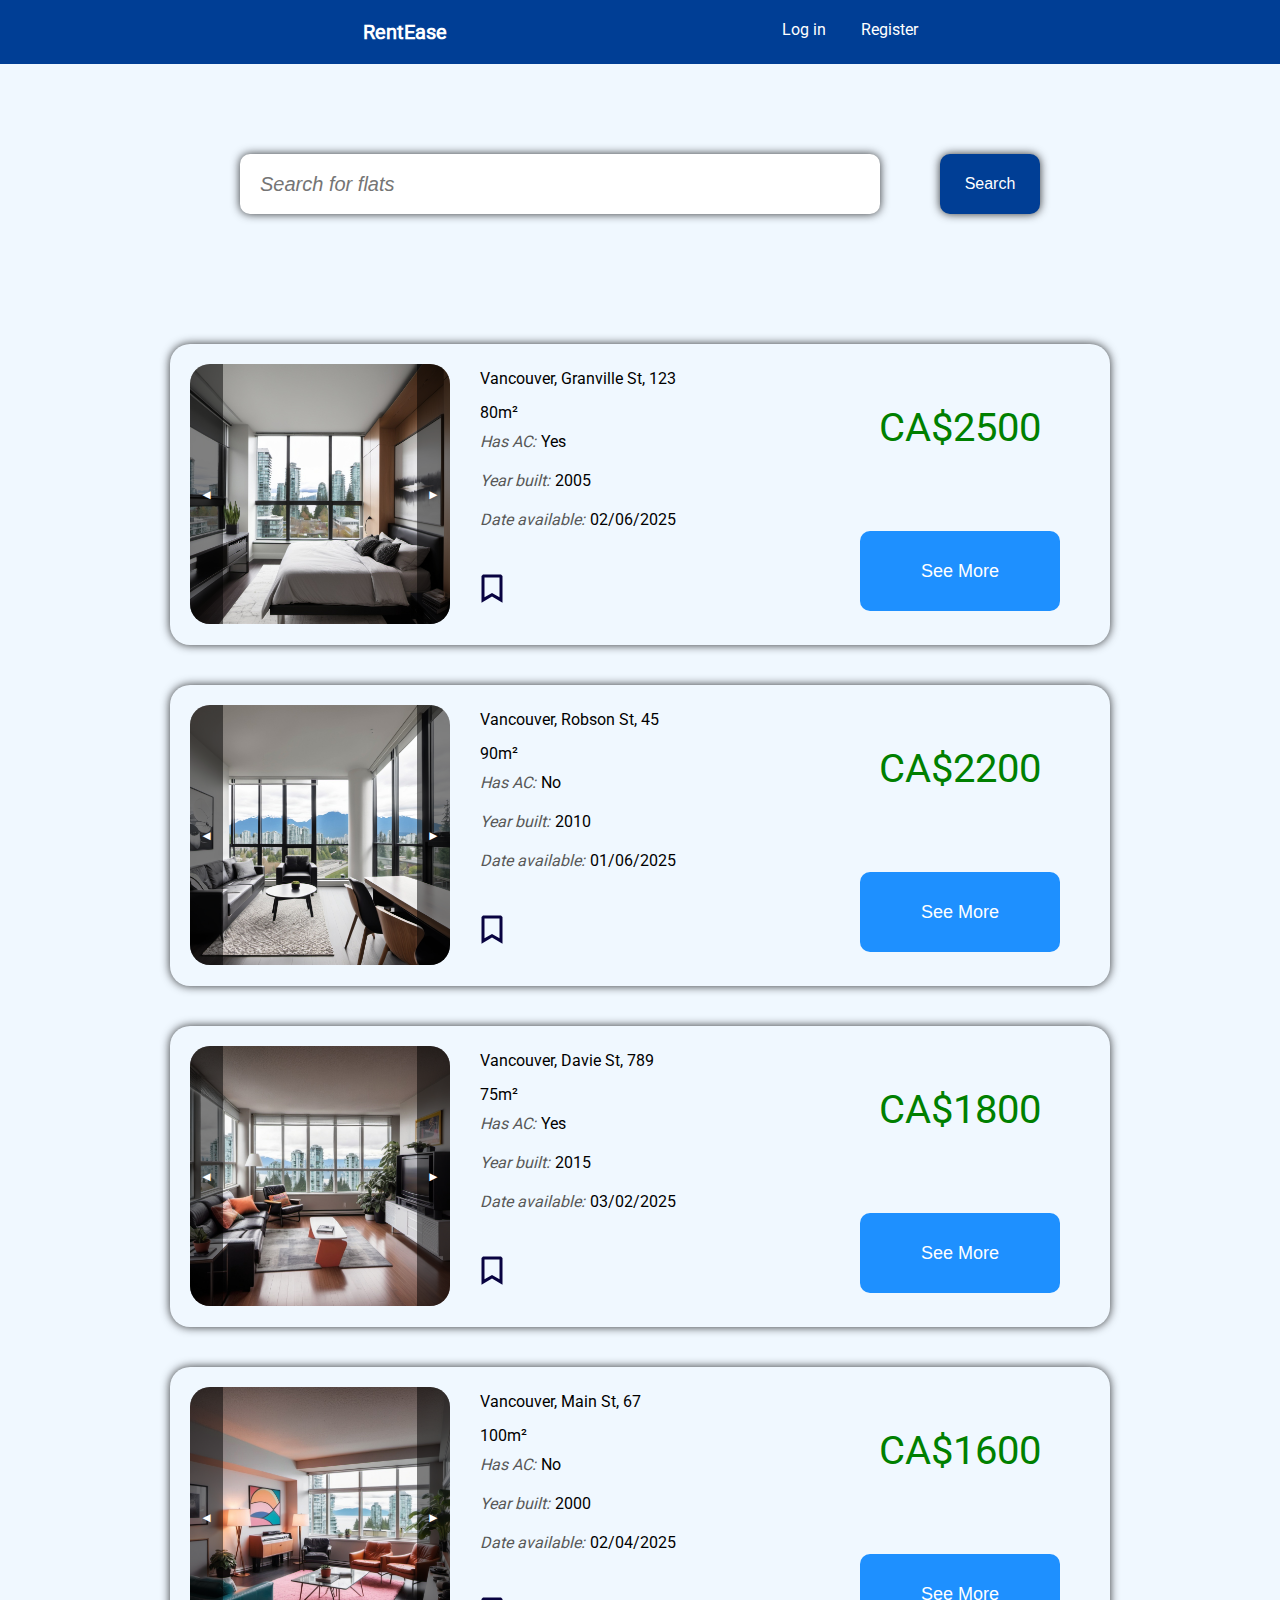
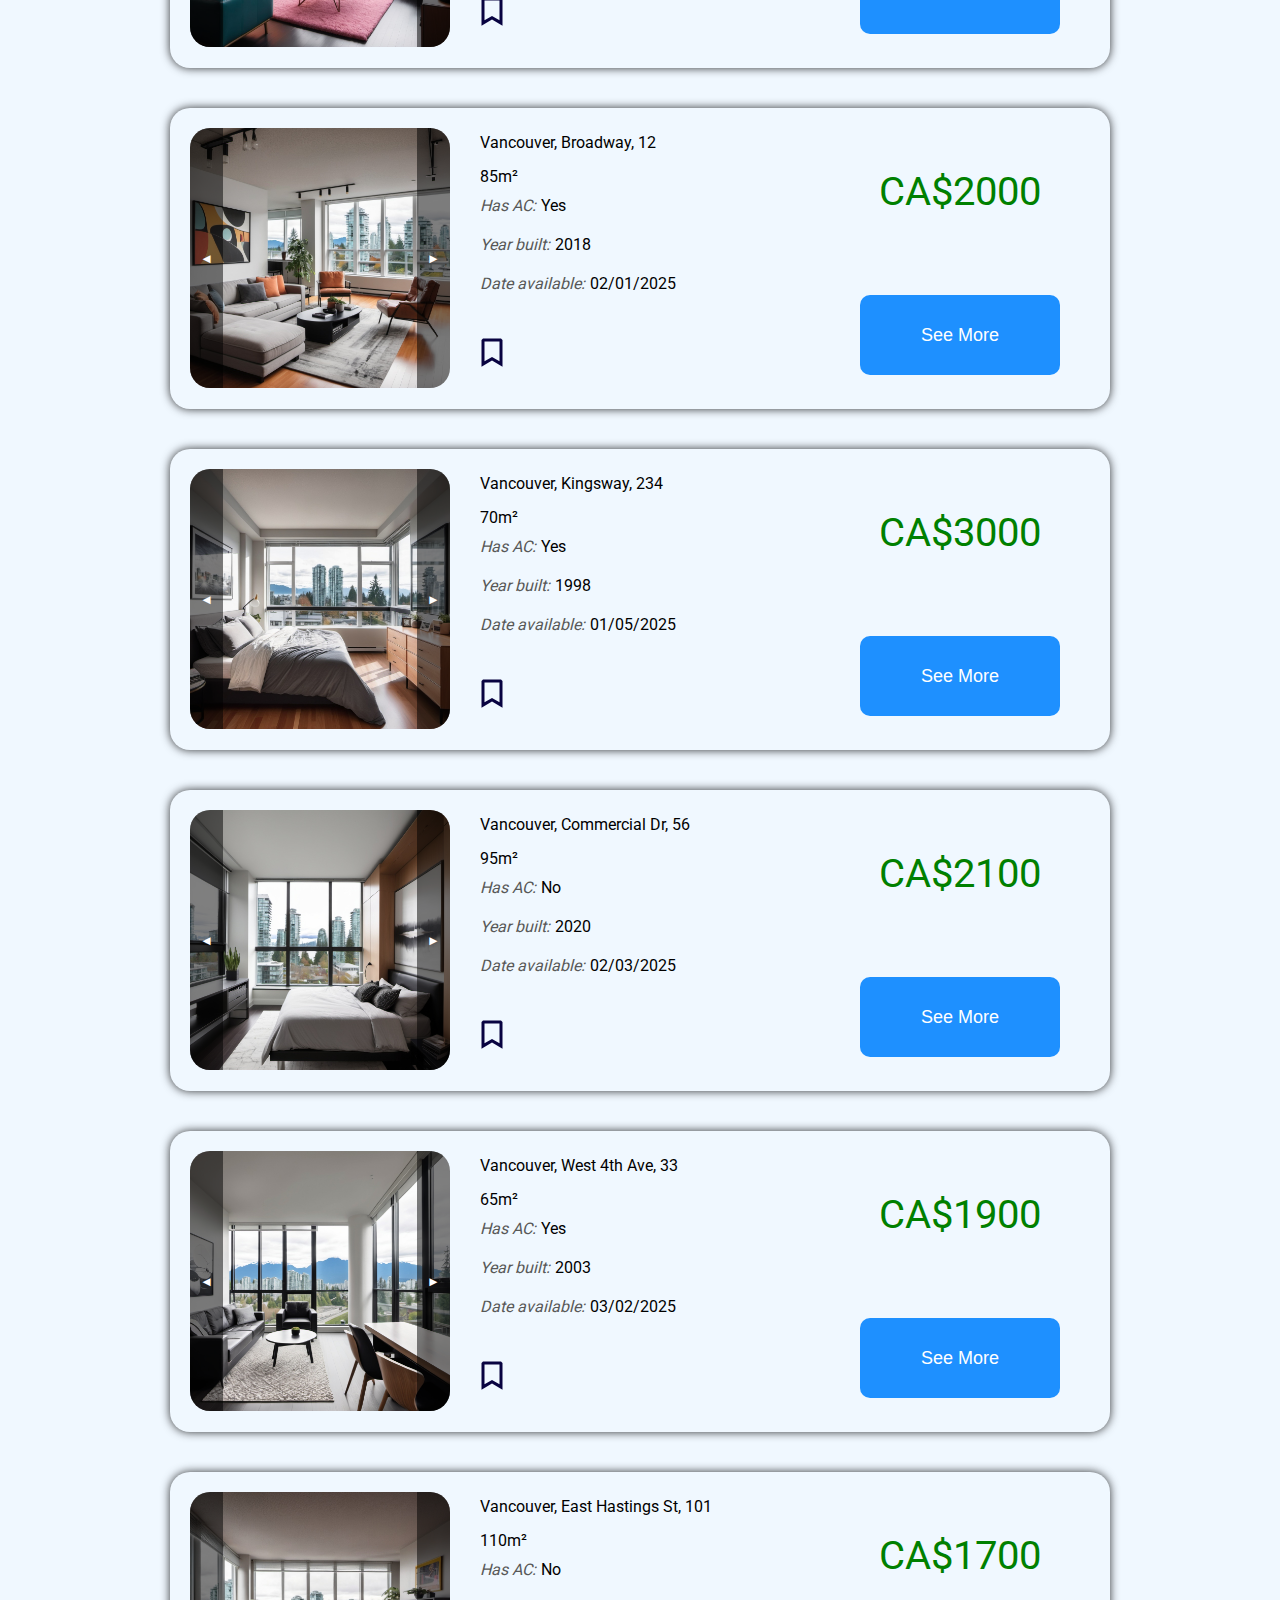
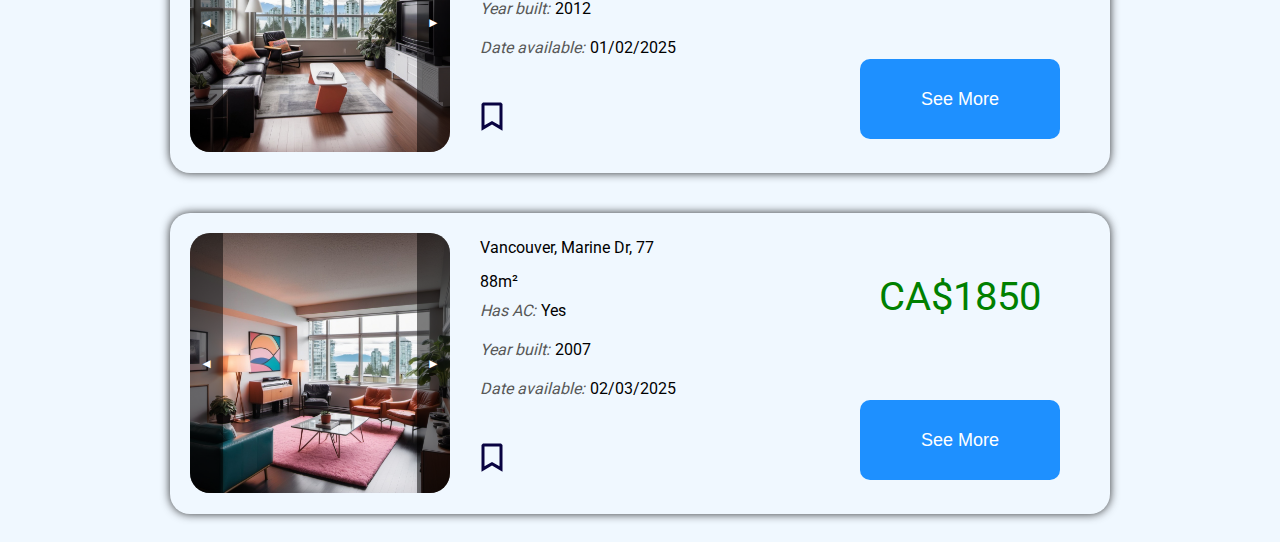
==== index.html @ 1741cf57 "First commit" ====
<!DOCTYPE html>
<html lang="en">
  <head>
    <meta charset="UTF-8" />
    <meta name="viewport" content="width=device-width, initial-scale=1.0" />
    <script type="module" src="main.js"></script>
    <link rel="stylesheet" href="style.css">
    <title>RentEase: Easy rent for you!</title>
  </head>
  <body>
    <section class="search">
      <div class="search-div">
        <form class="search-form">
          <div class="search-box-within">
            <div class="search-box">
              <div class="search-symbol"></div>
              <input type="text" placeholder="Search for flats" />
            </div>
            <div class="search-button">
              <input type="submit" value="Search"/>
            </div>
          </div>
        </form>
      </div>
    </section>
    <section class="flats">
      <div class="flats-list"></div>
    </section>
  </body>
</html>
---- style.css ----
@font-face {
  font-family: 'Roboto';
  src: url('assets/Roboto/Roboto-VariableFont_wdth\,wght.ttf') format('truetype');
  font-weight: normal;
  font-style: normal;
}

header {
  background-color: rgb(0, 62, 149);
  display: flex;
  align-items: center;
}

.headerNav {
  font-family: 'Roboto', sans-serif;
  display: flex;
  gap: 15px;
  padding: 10px;
  width: 100%;
  max-width: 50%;
  margin: 0 auto;
  justify-content: center;
  flex-grow: 1;
}

.logo {
  justify-content: flex-start; 
  font-weight: 900;
  font-size: 20px;
  margin-right: 300px;
}

.navItem {
  color: white;
  text-decoration: none;
  padding: 10px;
  justify-content: space-between;
}

.menuContainer {
  position: relative;
}

.menuButton {
  display: flex;
  align-items: center;
  gap: 5px;
}

.arrow {
  transition: transform 0.3s ease-in-out;
}

.dropdownMenu {
  display: none;
  position: absolute;
  background-color: white;
  box-shadow: 0px 4px 6px rgba(0, 0, 0, 0.1);
  min-width: 120px;
  top: 40px;
  left: 0;
  border-radius: 5px;
  overflow: hidden;
}

.dropdownItem {
  display: block;
  padding: 10px;
  color: black;
  text-decoration: none;
}

.dropdownItem:hover {
  background-color: #ddd;
}

.show {
  display: block;
}

body {
  background-color:aliceblue;
}

.search {
  display: flex;
  align-items: center;
  justify-content: flex-start; /* Align content to the left */
  max-width: 800px;
  margin: 10vh auto;
}

.search-div {
  display: flex;
  flex-direction: column;
  width: 100%;
}

.search-box-within {
  display: flex;
  align-items: center;
  justify-content: space-between; /* Spread out input and button */
  width: 100%;
}

.search-box {
  display: flex;
  align-items: center;
  justify-content: flex-start; /* Keep input aligned to the left */
  flex-grow: 1; /* Allow the input to take up remaining space */
}

.search-box input {
  width: 100%; /* Make input take the remaining width */
  max-width: 600px; /* Limit the input's width */
  height: 20px;
  border: none;
  border-radius: 10px;
  box-shadow: 0 0 10px rgba(0, 0, 0, 0.8);
  padding: 20px;
  font-size: 20px;
}

.search-box input::placeholder {
  font-style: italic;
}

.search-button input {
  width: 100px;
  height: 60px;
  border: none;
  border-radius: 10px;
  box-shadow: 0 0 10px rgba(0, 0, 0, 0.8);
  color: white;
  background-color: rgb(0, 62, 149);
  font-size: 16px;
}


.flats-list {
  display: flex;
  flex-direction: column; /* Ensures each flat-item stacks vertically */
  align-items: center;  /* Centers the items */
  max-width: 1000px; /* Prevents overflow */
  margin: 0 auto;
  /* border: solid 1px dodgerblue; */
  border-radius: 20px;
  padding: 20px 0 0 0 ;
  font-family: 'Roboto';
}

.flat-item {
  display: flex;
  flex-wrap: wrap; /* Allows wrapping if needed */
  width: 90%; /* Ensures it does not exceed parent width */
  padding: 20px;
  margin: 20px 0;
  box-shadow: 0 0 10px rgba(0, 0, 0, 0.8);
  border-radius: 20px;
}

.flat-images {
  display: flex;
  position: relative;
  width: 260px;
  height: 260px;
  overflow: hidden;
  border-radius: 20px;
  align-items: center;
}

.current-image-container {
  height: 100%;
}

.current-image-container img {
  width: 100%;
  height: 100%;
  object-fit:contain;
}

.flat-description {
  text-align: left;
  margin: 0 30px;
  width: 320px; /* Allow description to take up remaining space */
}

.flat-description p, .flat-description a {
  margin: 5px 0;
}

.flat-description:nth-child(1) {
  font-size: 30px;
  color:dodgerblue;
  margin: 0;
}

.nav-button {
  position: absolute;
  top: 50%;
  transform: translateY(-50%);
  background-color: rgba(0, 0, 0, 0.5);
  color: white;
  border: none;
  padding: 10px;
  cursor: pointer;
  height: 100%;
}

.nav-button:first-of-type {
  left: 0;
}

.nav-button:last-of-type {
  right: 0;
}

.desc-and-property {
  display: flex;
  margin: 0 0 10px 0;
  gap: 5px;
}

.desc-label{
  color: rgb(88, 88, 88);
  font-style: italic;
}

.fav-button-div {
  width: 20%;
}

.fav-button {
  background: none;
  border: none;
  cursor: pointer;
  padding: 0;
  margin-top: 20px;
  margin-left: -12px;
}

.fav-button img {
  width: 48px; /* Adjust size */
  height: 48px;
}

.flat-price-and-fav {
  margin: 0 auto;
  text-align: center;
}

.flat-price-and-fav p{
  font-size: 40px;
  color: green
}

.flat-price-and-fav button {
  border: none;
  background-color: dodgerblue;
  color: white;
  font-size: large;
  cursor: pointer;
  border-radius: 10px;
  margin-top: 40px;
  height: 80px;
  width: 200px;
}
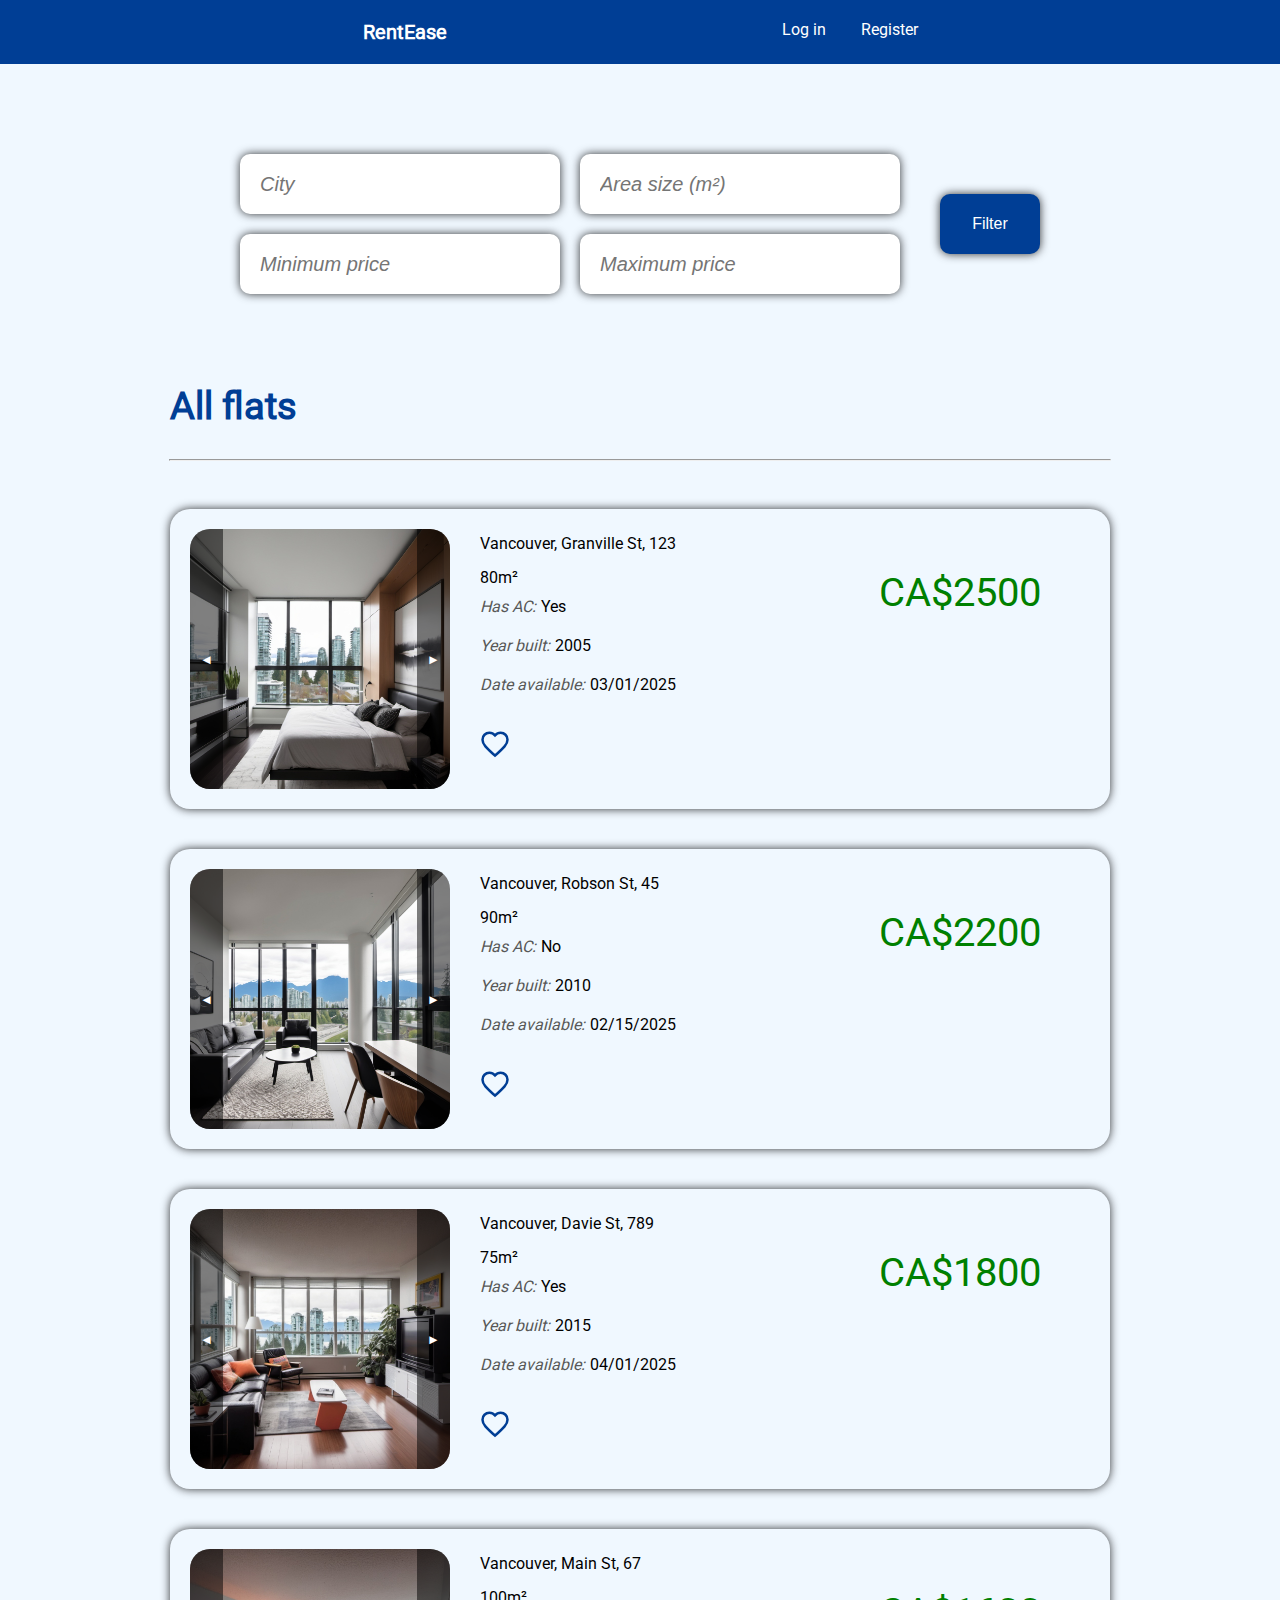
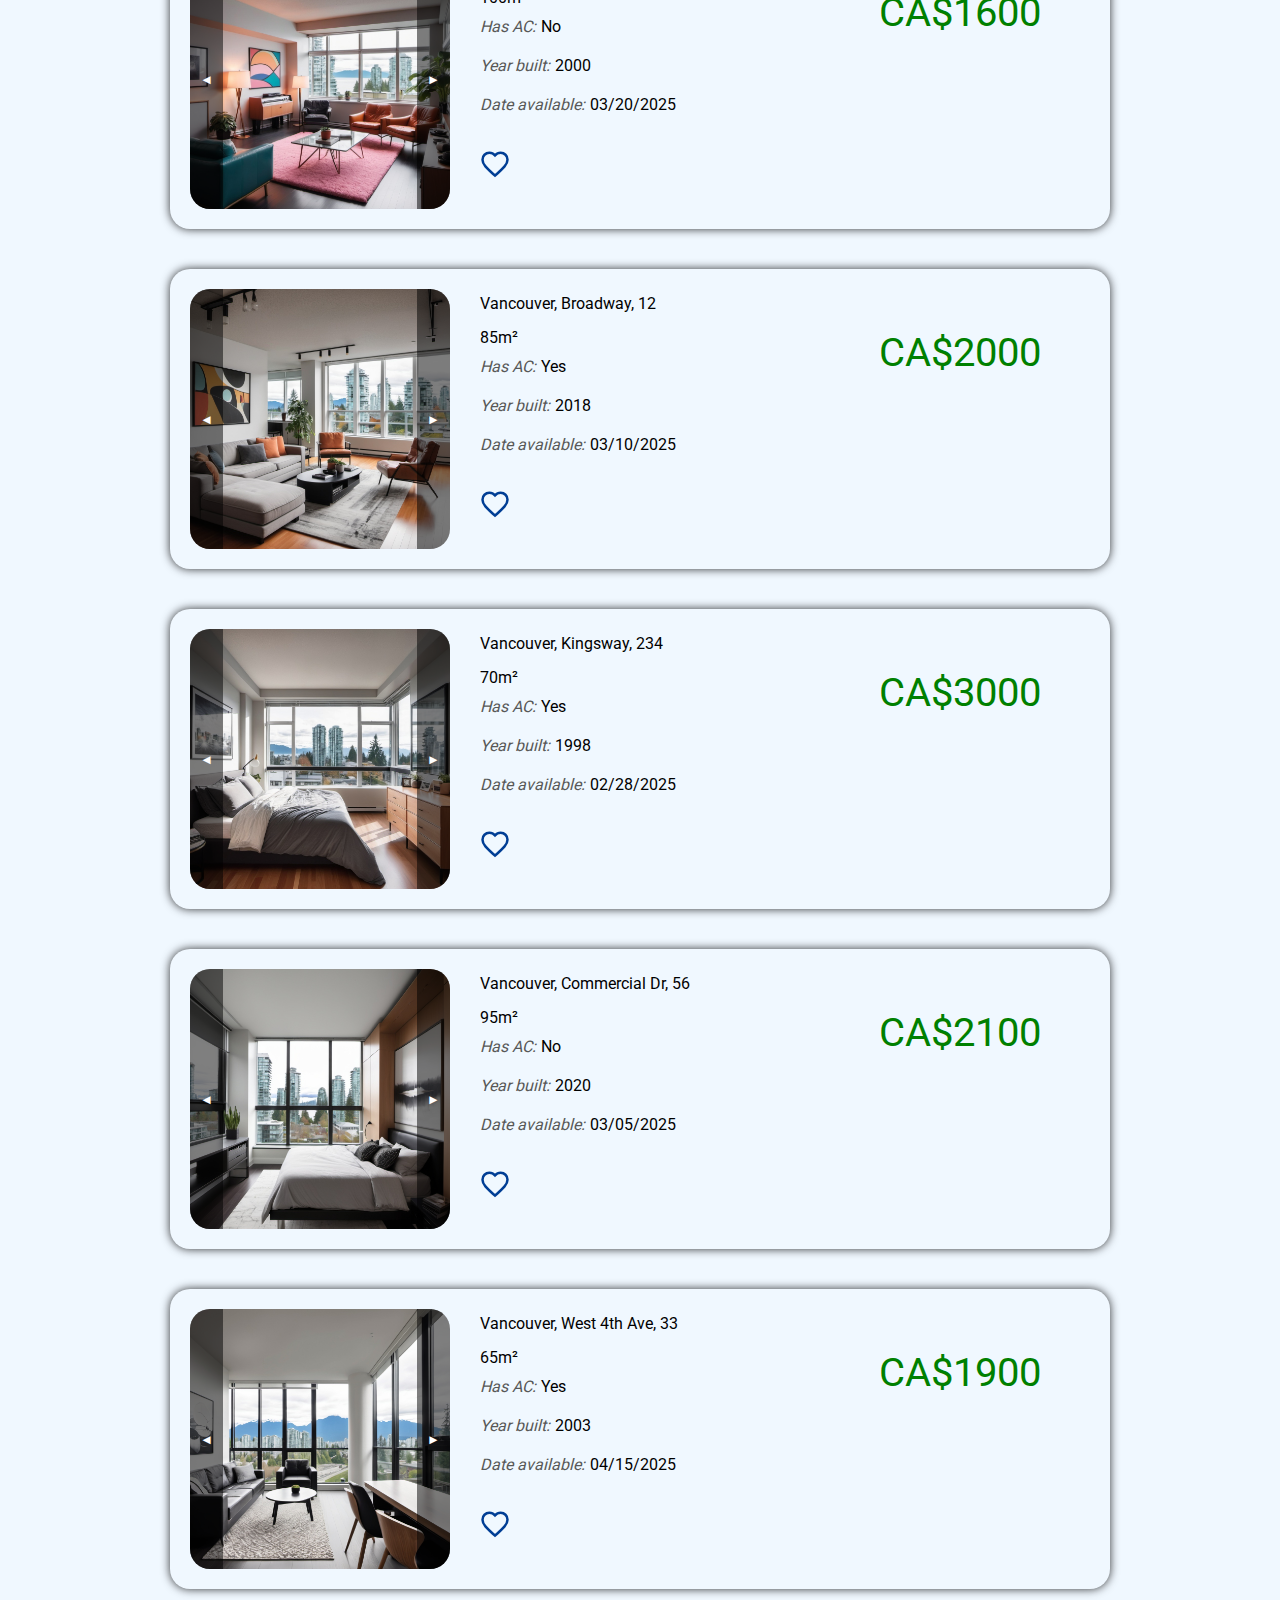
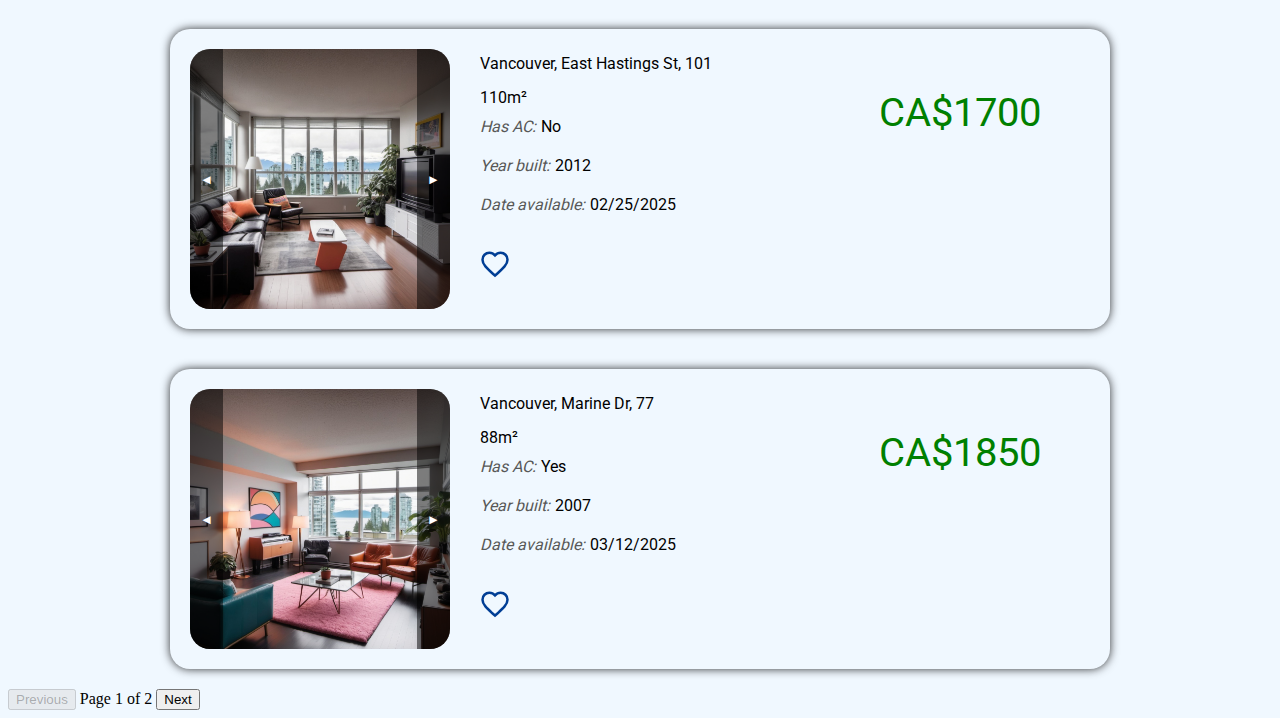
==== commit 1563a7c3: "Added New Flat page" ====
--- a/index.html
+++ b/index.html
@@ -10,21 +10,32 @@
   <body>
     <section class="search">
       <div class="search-div">
-        <form class="search-form">
+        <form class="search-form" id="searchForm">
           <div class="search-box-within">
             <div class="search-box">
-              <div class="search-symbol"></div>
-              <input type="text" placeholder="Search for flats" />
+              <div class="city-area-size">
+                <input type="text" id="city" name="city" placeholder="City" />
+                <input type="text" id="area" name="area" placeholder="Area size (m²)" />
+              </div>
+              <div class="price-range">
+                <input type="text" id="minPrice" name="minPrice" placeholder="Minimum price" />
+                <input type="text" id="maxPrice" name="maxPrice" placeholder="Maximum price" />
+              </div>
             </div>
             <div class="search-button">
-              <input type="submit" value="Search"/>
+              <input type="submit" value="Filter"/>
             </div>
           </div>
         </form>
       </div>
     </section>
+    <div class="page-title">
+      <h2>All flats</h2>
+    </div>
+    <hr style="max-width: 940px;">
     <section class="flats">
       <div class="flats-list"></div>
     </section>
+    <div id="pagination-controls"></div>
   </body>
 </html>
--- a/style.css
+++ b/style.css
@@ -4,6 +4,7 @@
   font-weight: normal;
   font-style: normal;
 }
+
 
 header {
   background-color: rgb(0, 62, 149);
@@ -104,14 +105,25 @@
 }
 
 .search-box {
-  display: flex;
+  display: block;
   align-items: center;
   justify-content: flex-start; /* Keep input aligned to the left */
   flex-grow: 1; /* Allow the input to take up remaining space */
 }
 
+.city-area-size {
+  display: flex;
+  gap: 20px;
+  margin-bottom: 20px;
+}
+
+.price-range {
+  display: flex;
+  gap: 20px;
+}
+
 .search-box input {
-  width: 100%; /* Make input take the remaining width */
+  width: 280px; /* Make input take the remaining width */
   max-width: 600px; /* Limit the input's width */
   height: 20px;
   border: none;
@@ -134,6 +146,16 @@
   color: white;
   background-color: rgb(0, 62, 149);
   font-size: 16px;
+}
+
+.page-title {
+  margin: 0 auto;
+  margin-top: 20px;
+  max-width: 940px;
+  font-family: 'Roboto';
+  font-weight: 900;
+  font-size: 25px;
+  color: rgb(0, 62, 149);
 }
 
 
@@ -236,12 +258,10 @@
   cursor: pointer;
   padding: 0;
   margin-top: 20px;
-  margin-left: -12px;
-}
-
-.fav-button img {
-  width: 48px; /* Adjust size */
-  height: 48px;
+}
+
+.fav-icon:hover {
+  fill: rgb(0, 62, 149);
 }
 
 .flat-price-and-fav {
@@ -254,6 +274,7 @@
   color: green
 }
 
+/* Adding style to button */
 .flat-price-and-fav button {
   border: none;
   background-color: dodgerblue;
@@ -266,3 +287,45 @@
   width: 200px;
 }
 
+/* Media query for mobile devices */
+@media screen and (max-width: 768px) {
+  header {
+    flex-direction: column;
+    align-items: stretch;
+  }
+
+  .headerNav {
+    flex-direction: column;
+    max-width: 90%;
+    gap: 5px;
+  }
+
+  .logo {
+    margin-right: 0;
+    text-align: center;
+    padding: 10px 0;
+  }
+
+  .navItem {
+    text-align: center;
+  }
+
+  .menuContainer {
+    width: 100%;
+  }
+
+  .menuButton {
+    justify-content: center;
+  }
+
+  .dropdownMenu {
+    position: static;
+    width: 100%;
+    box-shadow: none;
+    border-radius: 0;
+  }
+
+  .dropdownItem {
+    text-align: center;
+  }
+}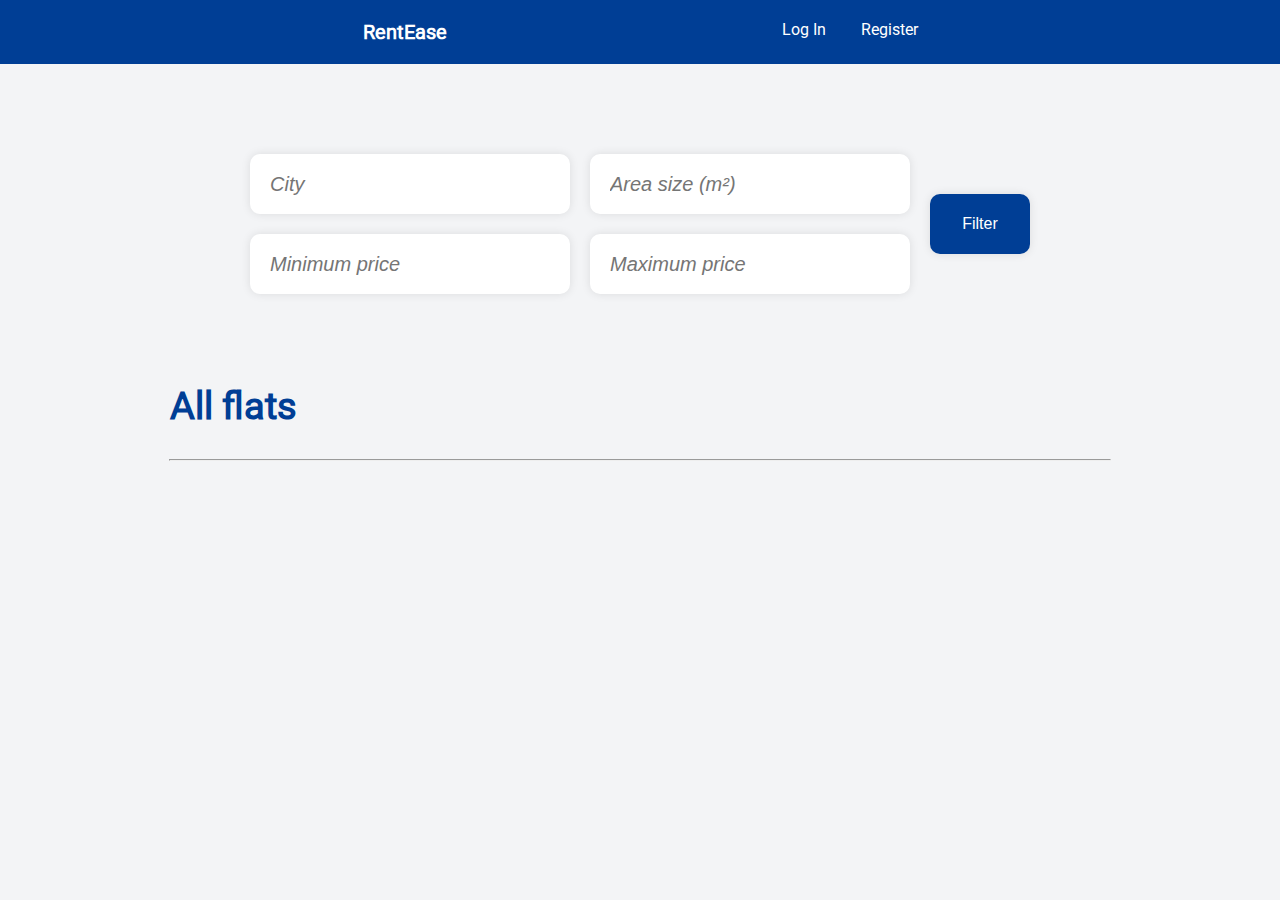
==== commit 75ebd9ce: "Added settings page" ====
--- a/index.html
+++ b/index.html
@@ -4,35 +4,46 @@
     <meta charset="UTF-8" />
     <meta name="viewport" content="width=device-width, initial-scale=1.0" />
     <script type="module" src="main.js"></script>
-    <link rel="stylesheet" href="style.css">
+    <link rel="stylesheet" href="style.css" />
     <title>RentEase: Easy rent for you!</title>
   </head>
   <body>
     <section class="search">
-      <div class="search-div">
-        <form class="search-form" id="searchForm">
-          <div class="search-box-within">
-            <div class="search-box">
-              <div class="city-area-size">
-                <input type="text" id="city" name="city" placeholder="City" />
-                <input type="text" id="area" name="area" placeholder="Area size (m²)" />
-              </div>
-              <div class="price-range">
-                <input type="text" id="minPrice" name="minPrice" placeholder="Minimum price" />
-                <input type="text" id="maxPrice" name="maxPrice" placeholder="Maximum price" />
-              </div>
-            </div>
-            <div class="search-button">
-              <input type="submit" value="Filter"/>
-            </div>
+      <form class="search-form" id="searchForm">
+        <div class="search-box">
+          <div class="city-area-size">
+            <input type="text" id="city" name="city" placeholder="City" />
+            <input
+              type="text"
+              id="area"
+              name="area"
+              placeholder="Area size (m²)"
+            />
           </div>
-        </form>
-      </div>
+          <div class="price-range">
+            <input
+              type="text"
+              id="minPrice"
+              name="minPrice"
+              placeholder="Minimum price"
+            />
+            <input
+              type="text"
+              id="maxPrice"
+              name="maxPrice"
+              placeholder="Maximum price"
+            />
+          </div>
+        </div>
+        <div class="search-button">
+          <input type="submit" value="Filter" />
+        </div>
+      </form>
     </section>
     <div class="page-title">
       <h2>All flats</h2>
     </div>
-    <hr style="max-width: 940px;">
+    <hr style="max-width: 940px" />
     <section class="flats">
       <div class="flats-list"></div>
     </section>
--- a/style.css
+++ b/style.css
@@ -34,6 +34,7 @@
 .navItem {
   color: white;
   text-decoration: none;
+  text-transform: capitalize;
   padding: 10px;
   justify-content: space-between;
 }
@@ -80,61 +81,39 @@
 }
 
 body {
-  background-color:aliceblue;
-}
-
-.search {
-  display: flex;
-  align-items: center;
-  justify-content: flex-start; /* Align content to the left */
+  background-color:#f3f4f6;
+}
+
+
+.search-form {
+  display: flex;
+  align-items: center; /* Vertically center the button */
+  justify-content: center; /* Horizontally center the button */
   max-width: 800px;
   margin: 10vh auto;
-}
-
-.search-div {
-  display: flex;
-  flex-direction: column;
-  width: 100%;
-}
-
-.search-box-within {
-  display: flex;
-  align-items: center;
-  justify-content: space-between; /* Spread out input and button */
-  width: 100%;
+  gap: 20px; /* Add some space between the search box and the button */
 }
 
 .search-box {
-  display: block;
-  align-items: center;
-  justify-content: flex-start; /* Keep input aligned to the left */
-  flex-grow: 1; /* Allow the input to take up remaining space */
-}
-
-.city-area-size {
-  display: flex;
-  gap: 20px;
-  margin-bottom: 20px;
-}
-
+  display: flex;
+  flex-direction: column; /* Stack city-area-size and price-range vertically */
+  gap: 20px; /* Add space between the input groups */
+}
+
+.city-area-size,
 .price-range {
   display: flex;
-  gap: 20px;
+  gap: 20px; /* Add space between the inputs */
 }
 
 .search-box input {
-  width: 280px; /* Make input take the remaining width */
-  max-width: 600px; /* Limit the input's width */
+  width: 280px;
   height: 20px;
   border: none;
   border-radius: 10px;
-  box-shadow: 0 0 10px rgba(0, 0, 0, 0.8);
+  box-shadow: 0 0 10px rgba(0, 0, 0, 0.1);
   padding: 20px;
   font-size: 20px;
-}
-
-.search-box input::placeholder {
-  font-style: italic;
 }
 
 .search-button input {
@@ -142,10 +121,15 @@
   height: 60px;
   border: none;
   border-radius: 10px;
-  box-shadow: 0 0 10px rgba(0, 0, 0, 0.8);
+  box-shadow: 0 0 10px rgba(0, 0, 0, 0.1);
   color: white;
   background-color: rgb(0, 62, 149);
   font-size: 16px;
+  cursor: pointer;
+}
+
+.search-box input::placeholder{
+  font-style: italic;
 }
 
 .page-title {
@@ -287,6 +271,28 @@
   width: 200px;
 }
 
+#pagination-controls {
+  font-family: 'Roboto';
+  display: flex;
+  justify-content: center;
+  align-items: center;
+  gap: 10px; /* Adds space between the elements */
+  margin-top: 20px; /* Optional, to add space above the pagination */
+}
+
+#pagination-controls button {
+  background: none;
+  border: none;
+  background-color: rgb(0, 62, 149);
+  color: white;
+  padding: 20px;
+  border-radius: 5px;
+}
+
+#pagination-controls button:hover {
+  background-color: rgb(0, 26, 63);
+}
+
 /* Media query for mobile devices */
 @media screen and (max-width: 768px) {
   header {
@@ -328,4 +334,32 @@
   .dropdownItem {
     text-align: center;
   }
+
+  .search-form {
+    flex-direction: column; /* Stack search-box and search-button vertically */
+  }
+
+  .search-box {
+    width: 100%; /* Make search-box take full width */
+  }
+
+  .city-area-size,
+  .price-range {
+    flex-direction: column; /* Stack inputs vertically */
+    gap: 10px; /* Reduce gap between inputs */
+  }
+
+  .search-box input {
+    width: 90%; /* Make inputs take full width */
+    margin-bottom: 10px; /* Add space between inputs */
+    padding: 10px 15px 10px 15px;
+    font-size: 16px;
+  }
+
+  .search-button input {
+    width: 100%; /* Make button take full width */
+    height: 50px; /* Adjust button height */
+    padding: 0 100px;
+  }
+
 }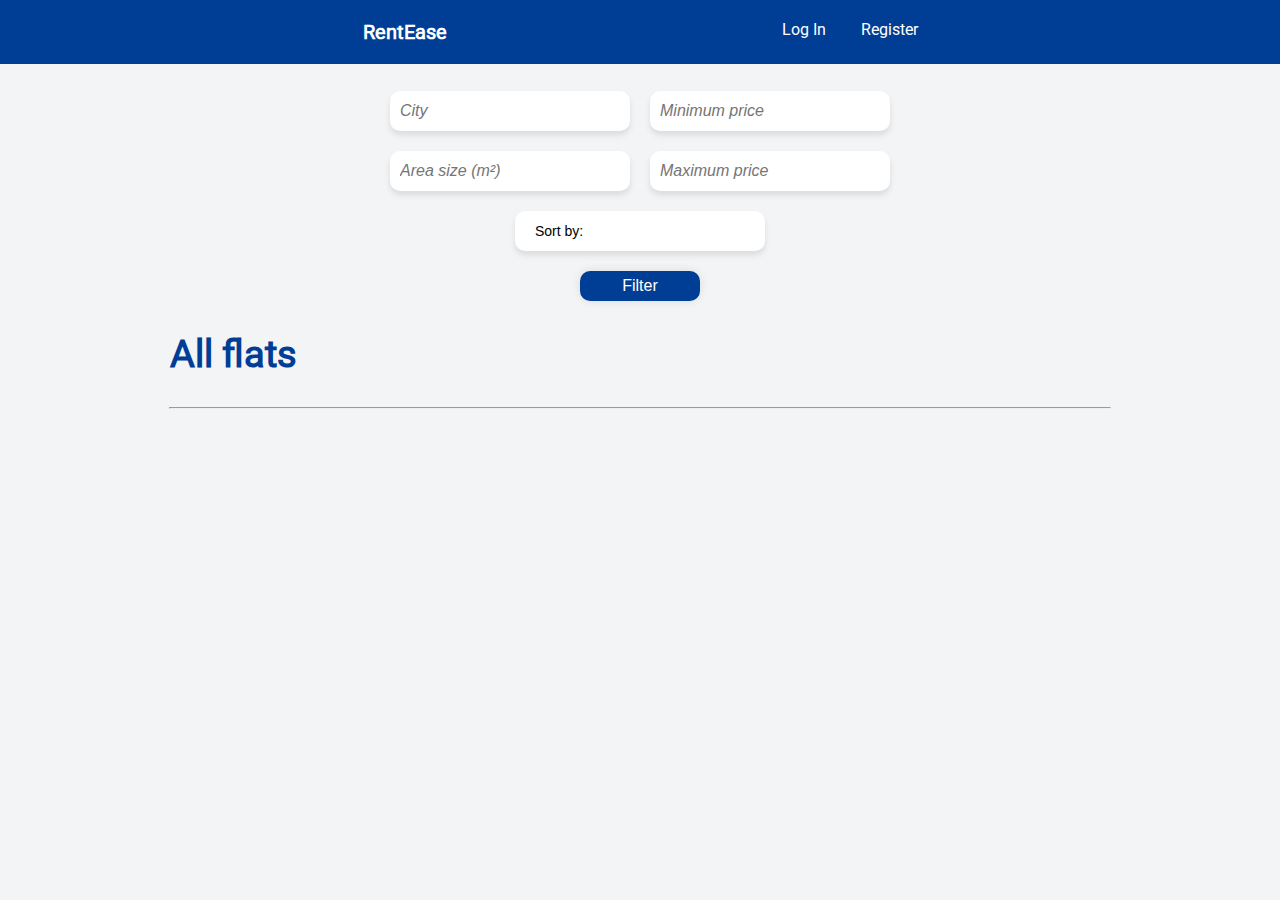
==== commit 0808bffc: "Added sort by filter in search" ====
--- a/index.html
+++ b/index.html
@@ -35,6 +35,13 @@
             />
           </div>
         </div>
+        <div class="sort-by-price">
+          <select id="sortPrice" name="sortPrice">
+            <option value="" selected disabled>Sort by:</option>
+            <option value="asc">Price: Low to High</option>
+            <option value="desc">Price: High to Low</option>
+          </select>
+        </div>
         <div class="search-button">
           <input type="submit" value="Filter" />
         </div>
--- a/style.css
+++ b/style.css
@@ -87,38 +87,78 @@
 
 .search-form {
   display: flex;
-  align-items: center; /* Vertically center the button */
-  justify-content: center; /* Horizontally center the button */
-  max-width: 800px;
-  margin: 10vh auto;
-  gap: 20px; /* Add some space between the search box and the button */
+  flex-direction: column; /* Stack the elements vertically */
+  align-items: center; /* Horizontally center the form */
+  justify-content: center;
+  max-width: 500px;
+  margin: 3vh auto;
 }
 
 .search-box {
   display: flex;
-  flex-direction: column; /* Stack city-area-size and price-range vertically */
-  gap: 20px; /* Add space between the input groups */
+  flex-direction: row; /* Stack city-area-size, price-range, and sort-by-price vertically */
+  align-items: center;
+  justify-content: center;
+  gap: 20px; /* Space between the input groups */
+  width: 100%; /* Allow the search-box to use the full width of the container */
 }
 
 .city-area-size,
 .price-range {
   display: flex;
-  gap: 20px; /* Add space between the inputs */
+  flex-direction: column;
+  width: 100%;
+  gap: 20px;
+  justify-content: space-between; /* Ensure the inputs take up space evenly */
+}
+
+.sort-by-price {
+  display: flex;
+  flex-direction: column; /* Stack the label and select vertically */
+  gap: 5px; /* Space between the label and select dropdown */
+  width: 50%;
+  margin: 20px 0;
+}
+
+.sort-by-price select {
+  height: 40px; 
+  border: none;
+  border-radius: 10px;
+  box-shadow: 0 4px 6px rgba(0, 0, 0, 0.1);
+  padding: 10px 20px;
+  font-size: 14px;
+  color: black;
+  background-color: white;
+  appearance: none;
+  -webkit-appearance: none;
+  -moz-appearance: none;
+  cursor: pointer; 
+}
+
+.sort-by-price select:focus {
+  outline: none; /* Remove outline on focus for a cleaner look */
+  border-color: rgb(0, 62, 149); /* Highlight the border when focused */
+  box-shadow: 0 0 8px rgba(0, 62, 149, 0.3); /* Add glow effect when focused */
 }
 
 .search-box input {
-  width: 280px;
-  height: 20px;
+  height: 20px; /* Adjust height for better balance */
   border: none;
   border-radius: 10px;
-  box-shadow: 0 0 10px rgba(0, 0, 0, 0.1);
-  padding: 20px;
-  font-size: 20px;
+  box-shadow: 0 4px 6px rgba(0, 0, 0, 0.1);
+  padding: 10px 10px;
+  font-size: 16px; 
+}
+
+.search-box input:focus {
+  outline: none; /* Remove outline on focus for a cleaner look */
+  border-color: rgb(0, 62, 149);
+  box-shadow: 0 0 8px rgba(0, 62, 149, 0.3); 
 }
 
 .search-button input {
-  width: 100px;
-  height: 60px;
+  width: 120px;
+  height: 30px;
   border: none;
   border-radius: 10px;
   box-shadow: 0 0 10px rgba(0, 0, 0, 0.1);
@@ -128,7 +168,11 @@
   cursor: pointer;
 }
 
-.search-box input::placeholder{
+.search-button input:hover {
+  background-color: rgb(0, 49, 120); /* Slightly darker on hover */
+}
+
+.search-box input::placeholder {
   font-style: italic;
 }
 
@@ -149,7 +193,6 @@
   align-items: center;  /* Centers the items */
   max-width: 1000px; /* Prevents overflow */
   margin: 0 auto;
-  /* border: solid 1px dodgerblue; */
   border-radius: 20px;
   padding: 20px 0 0 0 ;
   font-family: 'Roboto';
@@ -340,7 +383,7 @@
   }
 
   .search-box {
-    width: 100%; /* Make search-box take full width */
+    width: 90%; /* Make search-box take full width */
   }
 
   .city-area-size,
@@ -356,10 +399,4 @@
     font-size: 16px;
   }
 
-  .search-button input {
-    width: 100%; /* Make button take full width */
-    height: 50px; /* Adjust button height */
-    padding: 0 100px;
-  }
-
 }